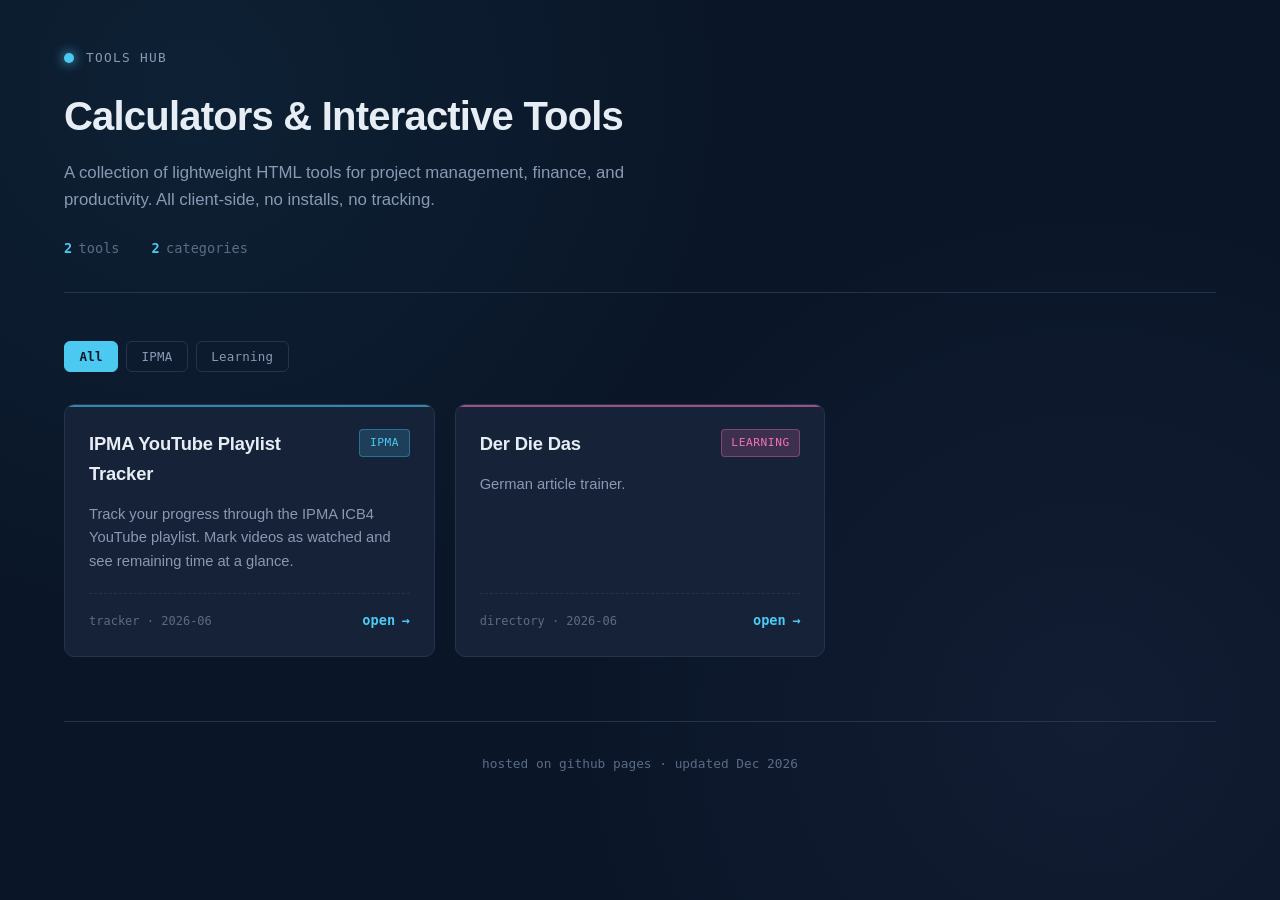
==== index.html @ ce4ccd97 "made derdiedas and youtuve playlist tracker with index" ====
<!DOCTYPE html>
<html lang="en">
<head>
<meta charset="UTF-8" />
<meta name="viewport" content="width=device-width, initial-scale=1.0" />
<title>Tools Hub</title>
<style>
  :root {
    --bg: #0a1628;
    --bg-elev: #111d33;
    --card: #152238;
    --card-hover: #1a2a45;
    --border: #24344f;
    --text: #e6edf5;
    --text-dim: #8a99b3;
    --text-mute: #5c6b85;
    --accent: #4cc9f0;
    --mono: 'JetBrains Mono', 'Fira Code', 'Consolas', monospace;
    --sans: -apple-system, BlinkMacSystemFont, 'Segoe UI', Roboto, sans-serif;
  }

  * { box-sizing: border-box; margin: 0; padding: 0; }

  body {
    font-family: var(--sans);
    background: var(--bg);
    color: var(--text);
    min-height: 100vh;
    line-height: 1.6;
    background-image:
      radial-gradient(circle at 15% 10%, rgba(76, 201, 240, 0.06) 0%, transparent 40%),
      radial-gradient(circle at 85% 80%, rgba(167, 139, 250, 0.05) 0%, transparent 40%);
  }

  .container {
    max-width: 1200px;
    margin: 0 auto;
    padding: 3rem 1.5rem 4rem;
  }

  /* Header */
  header {
    margin-bottom: 3rem;
    border-bottom: 1px solid var(--border);
    padding-bottom: 2rem;
  }

  .brand {
    display: flex;
    align-items: center;
    gap: 0.75rem;
    margin-bottom: 1rem;
  }

  .brand-dot {
    width: 10px;
    height: 10px;
    border-radius: 50%;
    background: var(--accent);
    box-shadow: 0 0 12px var(--accent);
  }

  .brand-label {
    font-family: var(--mono);
    font-size: 0.8rem;
    color: var(--text-dim);
    letter-spacing: 0.1em;
    text-transform: uppercase;
  }

  h1 {
    font-size: clamp(1.8rem, 4vw, 2.5rem);
    font-weight: 700;
    margin-bottom: 0.75rem;
    letter-spacing: -0.02em;
  }

  .subtitle {
    color: var(--text-dim);
    max-width: 640px;
    font-size: 1.05rem;
  }

  .stats {
    display: flex;
    gap: 2rem;
    margin-top: 1.5rem;
    font-family: var(--mono);
    font-size: 0.85rem;
  }

  .stat-value { color: var(--accent); font-weight: 600; }
  .stat-label { color: var(--text-mute); margin-left: 0.4rem; }

  /* Filters */
  .filters {
    display: flex;
    flex-wrap: wrap;
    gap: 0.5rem;
    margin-bottom: 2rem;
  }

  .filter-btn {
    font-family: var(--mono);
    font-size: 0.78rem;
    padding: 0.45rem 0.9rem;
    background: transparent;
    color: var(--text-dim);
    border: 1px solid var(--border);
    border-radius: 6px;
    cursor: pointer;
    transition: all 0.2s ease;
    letter-spacing: 0.02em;
  }

  .filter-btn:hover {
    color: var(--text);
    border-color: var(--text-dim);
  }

  .filter-btn.active {
    background: var(--accent);
    color: var(--bg);
    border-color: var(--accent);
    font-weight: 600;
  }

  /* Grid */
  .grid {
    display: grid;
    grid-template-columns: repeat(auto-fill, minmax(320px, 1fr));
    gap: 1.25rem;
  }

  .card {
    background: var(--card);
    border: 1px solid var(--border);
    border-radius: 10px;
    padding: 1.5rem;
    transition: all 0.25s ease;
    display: flex;
    flex-direction: column;
    position: relative;
    overflow: hidden;
  }

  .card::before {
    content: '';
    position: absolute;
    top: 0; left: 0; right: 0;
    height: 2px;
    background: var(--tag-color, var(--accent));
    opacity: 0.6;
    transition: opacity 0.25s ease;
  }

  .card:hover {
    background: var(--card-hover);
    border-color: var(--tag-color, var(--accent));
    transform: translateY(-2px);
  }

  .card:hover::before { opacity: 1; }

  .card-head {
    display: flex;
    justify-content: space-between;
    align-items: flex-start;
    gap: 1rem;
    margin-bottom: 0.9rem;
  }

  .card-title {
    font-size: 1.15rem;
    font-weight: 600;
    letter-spacing: -0.01em;
  }

  .tag {
    font-family: var(--mono);
    font-size: 0.7rem;
    padding: 0.25rem 0.6rem;
    border-radius: 4px;
    background: color-mix(in srgb, var(--tag-color) 18%, transparent);
    color: var(--tag-color);
    border: 1px solid color-mix(in srgb, var(--tag-color) 35%, transparent);
    letter-spacing: 0.05em;
    text-transform: uppercase;
    white-space: nowrap;
    flex-shrink: 0;
  }

  .card-desc {
    color: var(--text-dim);
    font-size: 0.92rem;
    margin-bottom: 1.25rem;
    flex-grow: 1;
  }

  .card-meta {
    display: flex;
    justify-content: space-between;
    align-items: center;
    font-family: var(--mono);
    font-size: 0.75rem;
    color: var(--text-mute);
    padding-top: 1rem;
    border-top: 1px dashed var(--border);
  }

  .card-link {
    display: inline-flex;
    align-items: center;
    gap: 0.4rem;
    color: var(--accent);
    text-decoration: none;
    font-weight: 600;
    font-size: 0.85rem;
    font-family: var(--mono);
    transition: gap 0.2s ease;
  }

  .card-link:hover { gap: 0.7rem; }

  .card-link .arrow { transition: transform 0.2s ease; }
  .card-link:hover .arrow { transform: translateX(2px); }

  /* Empty state */
  .empty {
    grid-column: 1 / -1;
    text-align: center;
    padding: 3rem 1rem;
    color: var(--text-mute);
    font-family: var(--mono);
    font-size: 0.9rem;
  }

  /* Footer */
  footer {
    margin-top: 4rem;
    padding-top: 2rem;
    border-top: 1px solid var(--border);
    text-align: center;
    font-family: var(--mono);
    font-size: 0.8rem;
    color: var(--text-mute);
  }

  @media (max-width: 480px) {
    .container { padding: 2rem 1rem; }
    .stats { gap: 1rem; flex-wrap: wrap; }
  }
</style>
</head>
<body>

<div class="container">

  <header>
    <div class="brand">
      <span class="brand-dot"></span>
      <span class="brand-label">Tools Hub</span>
    </div>
    <h1>Calculators &amp; Interactive Tools</h1>
    <p class="subtitle">
      A collection of lightweight HTML tools for project management, finance, and productivity.
      All client-side, no installs, no tracking.
    </p>
    <div class="stats">
      <div><span class="stat-value" id="toolCount">0</span><span class="stat-label">tools</span></div>
      <div><span class="stat-value" id="catCount">0</span><span class="stat-label">categories</span></div>
    </div>
  </header>

  <div class="filters" id="filters"></div>

  <div class="grid" id="grid"></div>

  <footer>
    hosted on github pages · updated <span id="updated"></span>
  </footer>

</div>

<script>
  /* ============================================================
     TOOLS REGISTRY
     ------------------------------------------------------------
     To add a new tool, just append an object to this array.
     Required: title, file, category, description
     Optional: type, updated
     ============================================================ */
  const TOOLS = [
    {
      title: "IPMA YouTube Playlist Tracker",
      file: "IPMA-youtube_playlist_tracker.html",
      category: "IPMA",
      description: "Track your progress through the IPMA ICB4 YouTube playlist. Mark videos as watched and see remaining time at a glance.",
      type: "tracker",
      updated: "2026-06"

    },
    {
  title: "Der Die Das",
  file: "derdiedas/index.html", // Points to the folder
  category: "Learning",
  description: "German article trainer.",
  type: "directory",
  updated: "2026-06"
}
  ];

  /* Tag color palette by category */
  const TAG_COLORS = {
    "IPMA":         "#4cc9f0",
    "Finance":      "#10b981",
    "Planning":     "#f59e0b",
    "Productivity": "#a78bfa",
    "Learning":     "#f472b6",
    "General":      "#8a99b3"
  };

  const getColor = (cat) => TAG_COLORS[cat] || TAG_COLORS["General"];

  /* Render filters */
  const filtersEl = document.getElementById("filters");
  const gridEl = document.getElementById("grid");
  const categories = ["All", ...new Set(TOOLS.map(t => t.category))];

  categories.forEach(cat => {
    const btn = document.createElement("button");
    btn.className = "filter-btn" + (cat === "All" ? " active" : "");
    btn.textContent = cat;
    btn.dataset.cat = cat;
    btn.onclick = () => {
      document.querySelectorAll(".filter-btn").forEach(b => b.classList.remove("active"));
      btn.classList.add("active");
      renderGrid(cat);
    };
    filtersEl.appendChild(btn);
  });

  /* Render cards */
  function renderGrid(filter = "All") {
    const list = filter === "All" ? TOOLS : TOOLS.filter(t => t.category === filter);
    gridEl.innerHTML = "";

    if (list.length === 0) {
      gridEl.innerHTML = '<div class="empty">No tools in this category yet.</div>';
      return;
    }

    list.forEach(tool => {
      const color = getColor(tool.category);
      const card = document.createElement("article");
      card.className = "card";
      card.style.setProperty("--tag-color", color);

      card.innerHTML = `
        <div class="card-head">
          <h2 class="card-title">${tool.title}</h2>
          <span class="tag">${tool.category}</span>
        </div>
        <p class="card-desc">${tool.description}</p>
        <div class="card-meta">
          <span>${tool.type || "tool"} · ${tool.updated || ""}</span>
          <a class="card-link" href="${tool.file}">
            open <span class="arrow">→</span>
          </a>
        </div>
      `;
      gridEl.appendChild(card);
    });
  }

  /* Stats */
  document.getElementById("toolCount").textContent = TOOLS.length;
  document.getElementById("catCount").textContent = new Set(TOOLS.map(t => t.category)).size;
  document.getElementById("updated").textContent = new Date().toLocaleDateString("en-US", { month: "short", year: "numeric" });

  renderGrid();
</script>

</body>
</html>
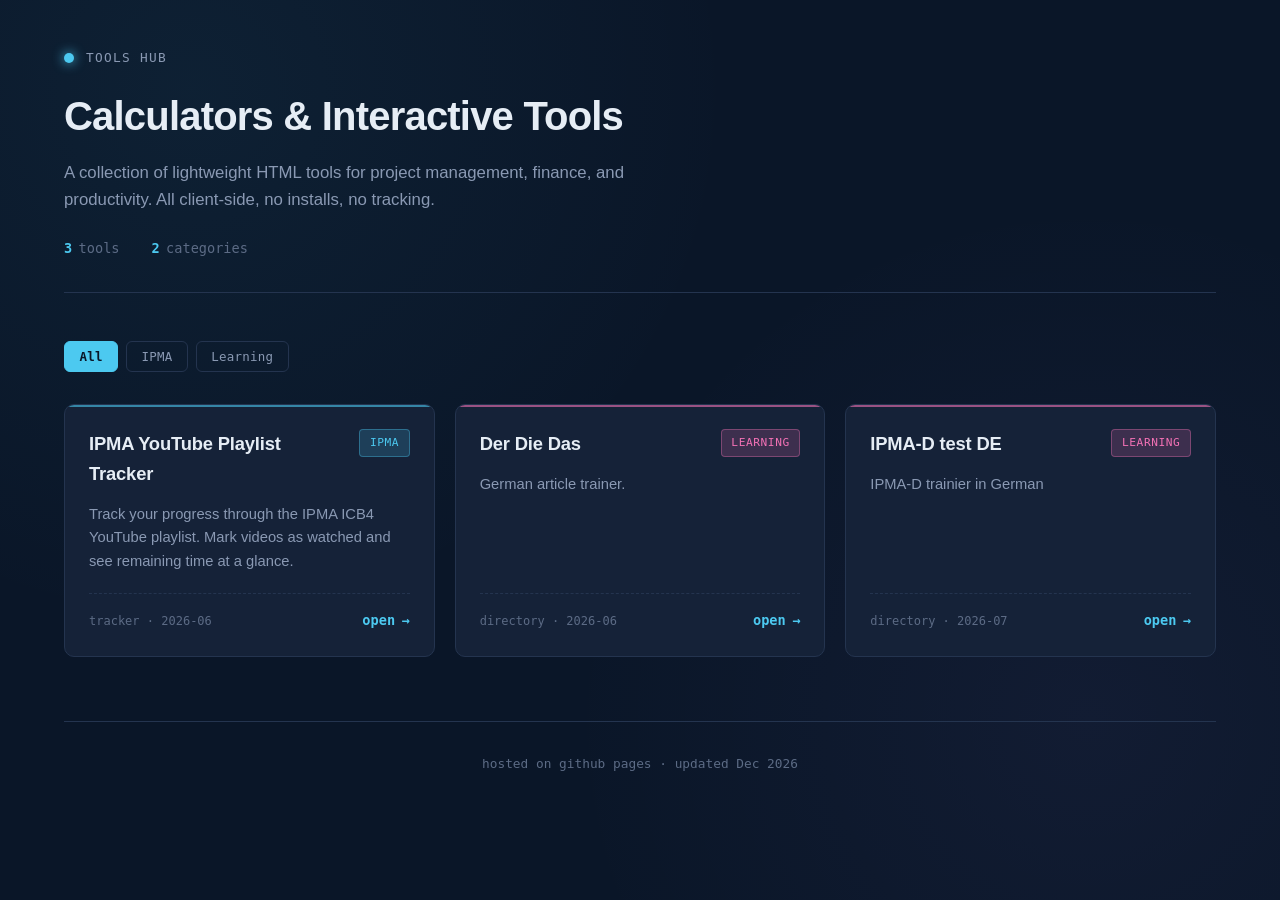
==== commit 3036df42: "added ipma trainer to index" ====
--- a/index.html
+++ b/index.html
@@ -4,253 +4,7 @@
 <meta charset="UTF-8" />
 <meta name="viewport" content="width=device-width, initial-scale=1.0" />
 <title>Tools Hub</title>
-<style>
-  :root {
-    --bg: #0a1628;
-    --bg-elev: #111d33;
-    --card: #152238;
-    --card-hover: #1a2a45;
-    --border: #24344f;
-    --text: #e6edf5;
-    --text-dim: #8a99b3;
-    --text-mute: #5c6b85;
-    --accent: #4cc9f0;
-    --mono: 'JetBrains Mono', 'Fira Code', 'Consolas', monospace;
-    --sans: -apple-system, BlinkMacSystemFont, 'Segoe UI', Roboto, sans-serif;
-  }
-
-  * { box-sizing: border-box; margin: 0; padding: 0; }
-
-  body {
-    font-family: var(--sans);
-    background: var(--bg);
-    color: var(--text);
-    min-height: 100vh;
-    line-height: 1.6;
-    background-image:
-      radial-gradient(circle at 15% 10%, rgba(76, 201, 240, 0.06) 0%, transparent 40%),
-      radial-gradient(circle at 85% 80%, rgba(167, 139, 250, 0.05) 0%, transparent 40%);
-  }
-
-  .container {
-    max-width: 1200px;
-    margin: 0 auto;
-    padding: 3rem 1.5rem 4rem;
-  }
-
-  /* Header */
-  header {
-    margin-bottom: 3rem;
-    border-bottom: 1px solid var(--border);
-    padding-bottom: 2rem;
-  }
-
-  .brand {
-    display: flex;
-    align-items: center;
-    gap: 0.75rem;
-    margin-bottom: 1rem;
-  }
-
-  .brand-dot {
-    width: 10px;
-    height: 10px;
-    border-radius: 50%;
-    background: var(--accent);
-    box-shadow: 0 0 12px var(--accent);
-  }
-
-  .brand-label {
-    font-family: var(--mono);
-    font-size: 0.8rem;
-    color: var(--text-dim);
-    letter-spacing: 0.1em;
-    text-transform: uppercase;
-  }
-
-  h1 {
-    font-size: clamp(1.8rem, 4vw, 2.5rem);
-    font-weight: 700;
-    margin-bottom: 0.75rem;
-    letter-spacing: -0.02em;
-  }
-
-  .subtitle {
-    color: var(--text-dim);
-    max-width: 640px;
-    font-size: 1.05rem;
-  }
-
-  .stats {
-    display: flex;
-    gap: 2rem;
-    margin-top: 1.5rem;
-    font-family: var(--mono);
-    font-size: 0.85rem;
-  }
-
-  .stat-value { color: var(--accent); font-weight: 600; }
-  .stat-label { color: var(--text-mute); margin-left: 0.4rem; }
-
-  /* Filters */
-  .filters {
-    display: flex;
-    flex-wrap: wrap;
-    gap: 0.5rem;
-    margin-bottom: 2rem;
-  }
-
-  .filter-btn {
-    font-family: var(--mono);
-    font-size: 0.78rem;
-    padding: 0.45rem 0.9rem;
-    background: transparent;
-    color: var(--text-dim);
-    border: 1px solid var(--border);
-    border-radius: 6px;
-    cursor: pointer;
-    transition: all 0.2s ease;
-    letter-spacing: 0.02em;
-  }
-
-  .filter-btn:hover {
-    color: var(--text);
-    border-color: var(--text-dim);
-  }
-
-  .filter-btn.active {
-    background: var(--accent);
-    color: var(--bg);
-    border-color: var(--accent);
-    font-weight: 600;
-  }
-
-  /* Grid */
-  .grid {
-    display: grid;
-    grid-template-columns: repeat(auto-fill, minmax(320px, 1fr));
-    gap: 1.25rem;
-  }
-
-  .card {
-    background: var(--card);
-    border: 1px solid var(--border);
-    border-radius: 10px;
-    padding: 1.5rem;
-    transition: all 0.25s ease;
-    display: flex;
-    flex-direction: column;
-    position: relative;
-    overflow: hidden;
-  }
-
-  .card::before {
-    content: '';
-    position: absolute;
-    top: 0; left: 0; right: 0;
-    height: 2px;
-    background: var(--tag-color, var(--accent));
-    opacity: 0.6;
-    transition: opacity 0.25s ease;
-  }
-
-  .card:hover {
-    background: var(--card-hover);
-    border-color: var(--tag-color, var(--accent));
-    transform: translateY(-2px);
-  }
-
-  .card:hover::before { opacity: 1; }
-
-  .card-head {
-    display: flex;
-    justify-content: space-between;
-    align-items: flex-start;
-    gap: 1rem;
-    margin-bottom: 0.9rem;
-  }
-
-  .card-title {
-    font-size: 1.15rem;
-    font-weight: 600;
-    letter-spacing: -0.01em;
-  }
-
-  .tag {
-    font-family: var(--mono);
-    font-size: 0.7rem;
-    padding: 0.25rem 0.6rem;
-    border-radius: 4px;
-    background: color-mix(in srgb, var(--tag-color) 18%, transparent);
-    color: var(--tag-color);
-    border: 1px solid color-mix(in srgb, var(--tag-color) 35%, transparent);
-    letter-spacing: 0.05em;
-    text-transform: uppercase;
-    white-space: nowrap;
-    flex-shrink: 0;
-  }
-
-  .card-desc {
-    color: var(--text-dim);
-    font-size: 0.92rem;
-    margin-bottom: 1.25rem;
-    flex-grow: 1;
-  }
-
-  .card-meta {
-    display: flex;
-    justify-content: space-between;
-    align-items: center;
-    font-family: var(--mono);
-    font-size: 0.75rem;
-    color: var(--text-mute);
-    padding-top: 1rem;
-    border-top: 1px dashed var(--border);
-  }
-
-  .card-link {
-    display: inline-flex;
-    align-items: center;
-    gap: 0.4rem;
-    color: var(--accent);
-    text-decoration: none;
-    font-weight: 600;
-    font-size: 0.85rem;
-    font-family: var(--mono);
-    transition: gap 0.2s ease;
-  }
-
-  .card-link:hover { gap: 0.7rem; }
-
-  .card-link .arrow { transition: transform 0.2s ease; }
-  .card-link:hover .arrow { transform: translateX(2px); }
-
-  /* Empty state */
-  .empty {
-    grid-column: 1 / -1;
-    text-align: center;
-    padding: 3rem 1rem;
-    color: var(--text-mute);
-    font-family: var(--mono);
-    font-size: 0.9rem;
-  }
-
-  /* Footer */
-  footer {
-    margin-top: 4rem;
-    padding-top: 2rem;
-    border-top: 1px solid var(--border);
-    text-align: center;
-    font-family: var(--mono);
-    font-size: 0.8rem;
-    color: var(--text-mute);
-  }
-
-  @media (max-width: 480px) {
-    .container { padding: 2rem 1rem; }
-    .stats { gap: 1rem; flex-wrap: wrap; }
-  }
-</style>
+<link rel="stylesheet" href="styles.css">
 </head>
 <body>
 
@@ -293,7 +47,7 @@
   const TOOLS = [
     {
       title: "IPMA YouTube Playlist Tracker",
-      file: "IPMA-youtube_playlist_tracker.html",
+      file: "ipma-video-playlist-tracker/index.html",
       category: "IPMA",
       description: "Track your progress through the IPMA ICB4 YouTube playlist. Mark videos as watched and see remaining time at a glance.",
       type: "tracker",
@@ -307,6 +61,14 @@
   description: "German article trainer.",
   type: "directory",
   updated: "2026-06"
+},
+    {
+  title: "IPMA-D test DE",
+  file: "Ipma-level-d-trainer/index.html", // Points to the folder
+  category: "Learning",
+  description: "IPMA-D trainier in German",
+  type: "directory",
+  updated: "2026-07"
 }
   ];
 
--- a/styles.css
+++ b/styles.css
@@ -0,0 +1,245 @@
+:root {
+    --bg: #0a1628;
+    --bg-elev: #111d33;
+    --card: #152238;
+    --card-hover: #1a2a45;
+    --border: #24344f;
+    --text: #e6edf5;
+    --text-dim: #8a99b3;
+    --text-mute: #5c6b85;
+    --accent: #4cc9f0;
+    --mono: 'JetBrains Mono', 'Fira Code', 'Consolas', monospace;
+    --sans: -apple-system, BlinkMacSystemFont, 'Segoe UI', Roboto, sans-serif;
+  }
+
+  * { box-sizing: border-box; margin: 0; padding: 0; }
+
+  body {
+    font-family: var(--sans);
+    background: var(--bg);
+    color: var(--text);
+    min-height: 100vh;
+    line-height: 1.6;
+    background-image:
+      radial-gradient(circle at 15% 10%, rgba(76, 201, 240, 0.06) 0%, transparent 40%),
+      radial-gradient(circle at 85% 80%, rgba(167, 139, 250, 0.05) 0%, transparent 40%);
+  }
+
+  .container {
+    max-width: 1200px;
+    margin: 0 auto;
+    padding: 3rem 1.5rem 4rem;
+  }
+
+  /* Header */
+  header {
+    margin-bottom: 3rem;
+    border-bottom: 1px solid var(--border);
+    padding-bottom: 2rem;
+  }
+
+  .brand {
+    display: flex;
+    align-items: center;
+    gap: 0.75rem;
+    margin-bottom: 1rem;
+  }
+
+  .brand-dot {
+    width: 10px;
+    height: 10px;
+    border-radius: 50%;
+    background: var(--accent);
+    box-shadow: 0 0 12px var(--accent);
+  }
+
+  .brand-label {
+    font-family: var(--mono);
+    font-size: 0.8rem;
+    color: var(--text-dim);
+    letter-spacing: 0.1em;
+    text-transform: uppercase;
+  }
+
+  h1 {
+    font-size: clamp(1.8rem, 4vw, 2.5rem);
+    font-weight: 700;
+    margin-bottom: 0.75rem;
+    letter-spacing: -0.02em;
+  }
+
+  .subtitle {
+    color: var(--text-dim);
+    max-width: 640px;
+    font-size: 1.05rem;
+  }
+
+  .stats {
+    display: flex;
+    gap: 2rem;
+    margin-top: 1.5rem;
+    font-family: var(--mono);
+    font-size: 0.85rem;
+  }
+
+  .stat-value { color: var(--accent); font-weight: 600; }
+  .stat-label { color: var(--text-mute); margin-left: 0.4rem; }
+
+  /* Filters */
+  .filters {
+    display: flex;
+    flex-wrap: wrap;
+    gap: 0.5rem;
+    margin-bottom: 2rem;
+  }
+
+  .filter-btn {
+    font-family: var(--mono);
+    font-size: 0.78rem;
+    padding: 0.45rem 0.9rem;
+    background: transparent;
+    color: var(--text-dim);
+    border: 1px solid var(--border);
+    border-radius: 6px;
+    cursor: pointer;
+    transition: all 0.2s ease;
+    letter-spacing: 0.02em;
+  }
+
+  .filter-btn:hover {
+    color: var(--text);
+    border-color: var(--text-dim);
+  }
+
+  .filter-btn.active {
+    background: var(--accent);
+    color: var(--bg);
+    border-color: var(--accent);
+    font-weight: 600;
+  }
+
+  /* Grid */
+  .grid {
+    display: grid;
+    grid-template-columns: repeat(auto-fill, minmax(320px, 1fr));
+    gap: 1.25rem;
+  }
+
+  .card {
+    background: var(--card);
+    border: 1px solid var(--border);
+    border-radius: 10px;
+    padding: 1.5rem;
+    transition: all 0.25s ease;
+    display: flex;
+    flex-direction: column;
+    position: relative;
+    overflow: hidden;
+  }
+
+  .card::before {
+    content: '';
+    position: absolute;
+    top: 0; left: 0; right: 0;
+    height: 2px;
+    background: var(--tag-color, var(--accent));
+    opacity: 0.6;
+    transition: opacity 0.25s ease;
+  }
+
+  .card:hover {
+    background: var(--card-hover);
+    border-color: var(--tag-color, var(--accent));
+    transform: translateY(-2px);
+  }
+
+  .card:hover::before { opacity: 1; }
+
+  .card-head {
+    display: flex;
+    justify-content: space-between;
+    align-items: flex-start;
+    gap: 1rem;
+    margin-bottom: 0.9rem;
+  }
+
+  .card-title {
+    font-size: 1.15rem;
+    font-weight: 600;
+    letter-spacing: -0.01em;
+  }
+
+  .tag {
+    font-family: var(--mono);
+    font-size: 0.7rem;
+    padding: 0.25rem 0.6rem;
+    border-radius: 4px;
+    background: color-mix(in srgb, var(--tag-color) 18%, transparent);
+    color: var(--tag-color);
+    border: 1px solid color-mix(in srgb, var(--tag-color) 35%, transparent);
+    letter-spacing: 0.05em;
+    text-transform: uppercase;
+    white-space: nowrap;
+    flex-shrink: 0;
+  }
+
+  .card-desc {
+    color: var(--text-dim);
+    font-size: 0.92rem;
+    margin-bottom: 1.25rem;
+    flex-grow: 1;
+  }
+
+  .card-meta {
+    display: flex;
+    justify-content: space-between;
+    align-items: center;
+    font-family: var(--mono);
+    font-size: 0.75rem;
+    color: var(--text-mute);
+    padding-top: 1rem;
+    border-top: 1px dashed var(--border);
+  }
+
+  .card-link {
+    display: inline-flex;
+    align-items: center;
+    gap: 0.4rem;
+    color: var(--accent);
+    text-decoration: none;
+    font-weight: 600;
+    font-size: 0.85rem;
+    font-family: var(--mono);
+    transition: gap 0.2s ease;
+  }
+
+  .card-link:hover { gap: 0.7rem; }
+
+  .card-link .arrow { transition: transform 0.2s ease; }
+  .card-link:hover .arrow { transform: translateX(2px); }
+
+  /* Empty state */
+  .empty {
+    grid-column: 1 / -1;
+    text-align: center;
+    padding: 3rem 1rem;
+    color: var(--text-mute);
+    font-family: var(--mono);
+    font-size: 0.9rem;
+  }
+
+  /* Footer */
+  footer {
+    margin-top: 4rem;
+    padding-top: 2rem;
+    border-top: 1px solid var(--border);
+    text-align: center;
+    font-family: var(--mono);
+    font-size: 0.8rem;
+    color: var(--text-mute);
+  }
+
+  @media (max-width: 480px) {
+    .container { padding: 2rem 1rem; }
+    .stats { gap: 1rem; flex-wrap: wrap; }
+  }
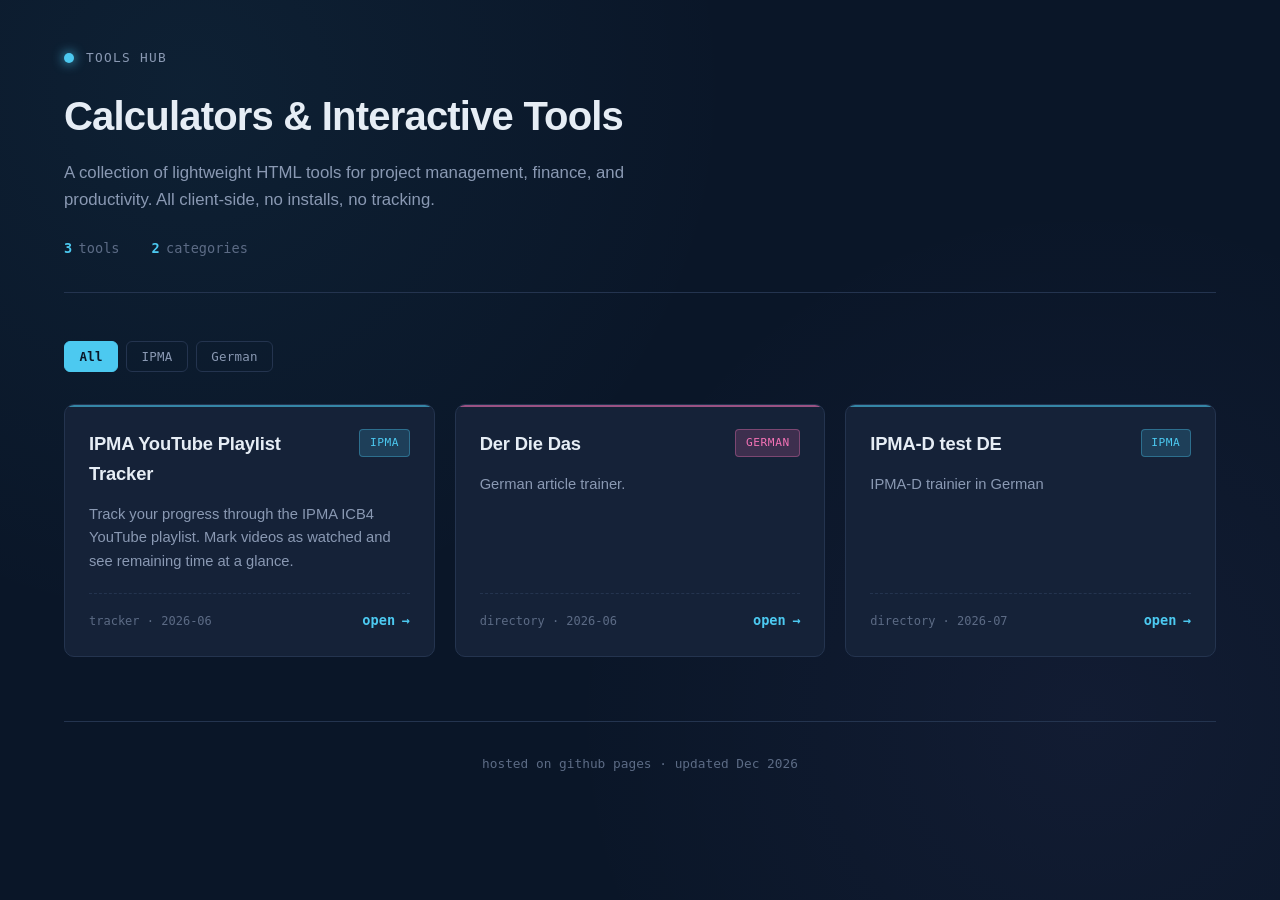
==== commit 79a6a137: "changed categories" ====
--- a/index.html
+++ b/index.html
@@ -57,7 +57,7 @@
     {
   title: "Der Die Das",
   file: "derdiedas/index.html", // Points to the folder
-  category: "Learning",
+  category: "German",
   description: "German article trainer.",
   type: "directory",
   updated: "2026-06"
@@ -65,7 +65,7 @@
     {
   title: "IPMA-D test DE",
   file: "Ipma-level-d-trainer/index.html", // Points to the folder
-  category: "Learning",
+  category: "IPMA",
   description: "IPMA-D trainier in German",
   type: "directory",
   updated: "2026-07"
@@ -78,7 +78,7 @@
     "Finance":      "#10b981",
     "Planning":     "#f59e0b",
     "Productivity": "#a78bfa",
-    "Learning":     "#f472b6",
+    "German":     "#f472b6",
     "General":      "#8a99b3"
   };
 
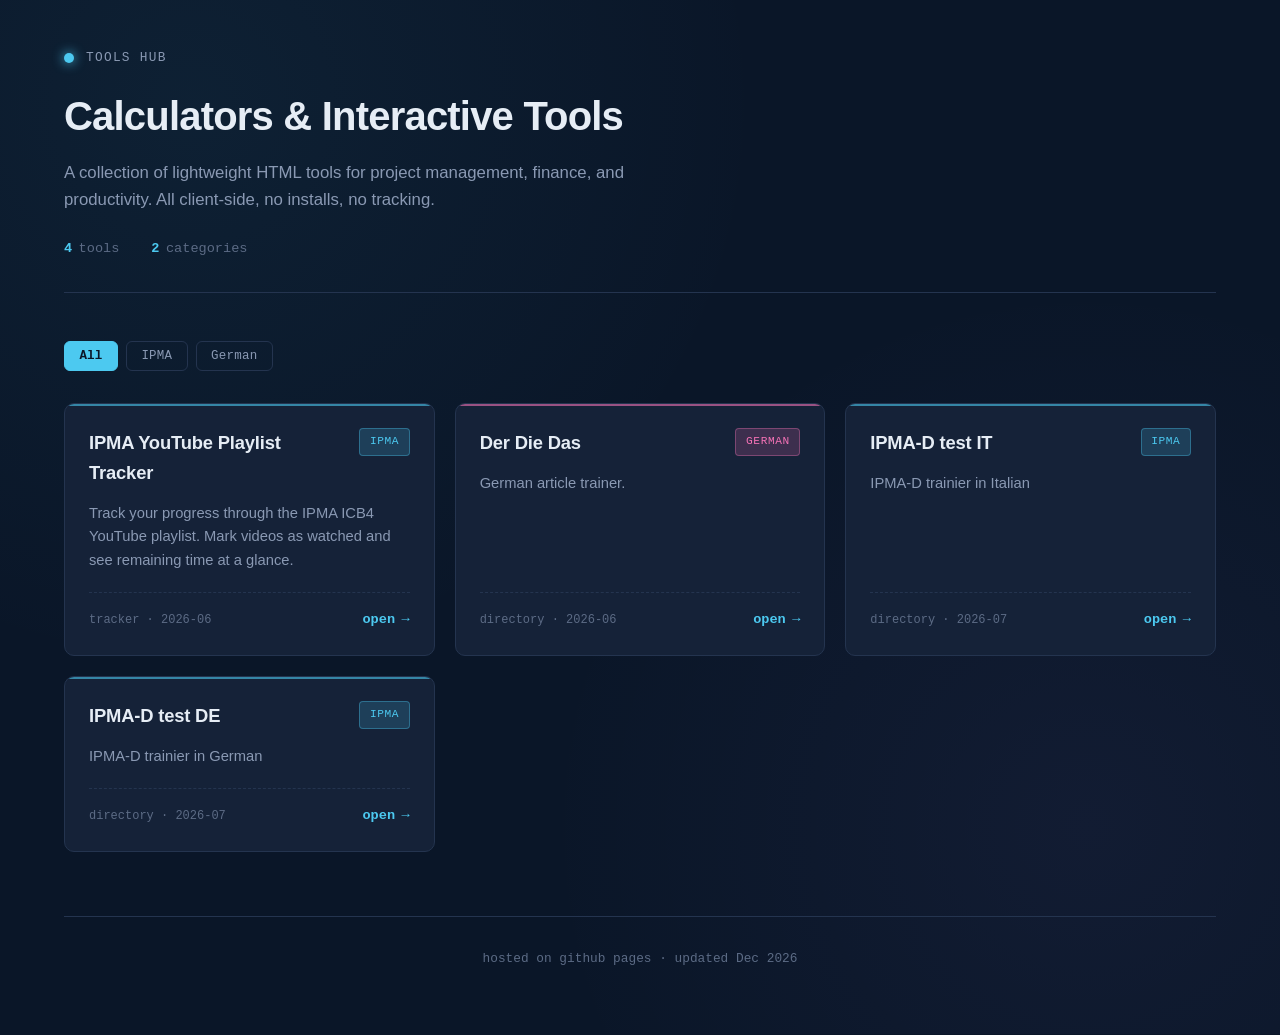
==== commit 5c434e07: "add IT translated test version" ====
--- a/index.html
+++ b/index.html
@@ -61,6 +61,14 @@
   description: "German article trainer.",
   type: "directory",
   updated: "2026-06"
+},
+    {
+  title: "IPMA-D test IT",
+  file: "Ipma-level-d-trainer-it/index.html", // Points to the folder
+  category: "IPMA",
+  description: "IPMA-D trainier in Italian",
+  type: "directory",
+  updated: "2026-07"
 },
     {
   title: "IPMA-D test DE",
